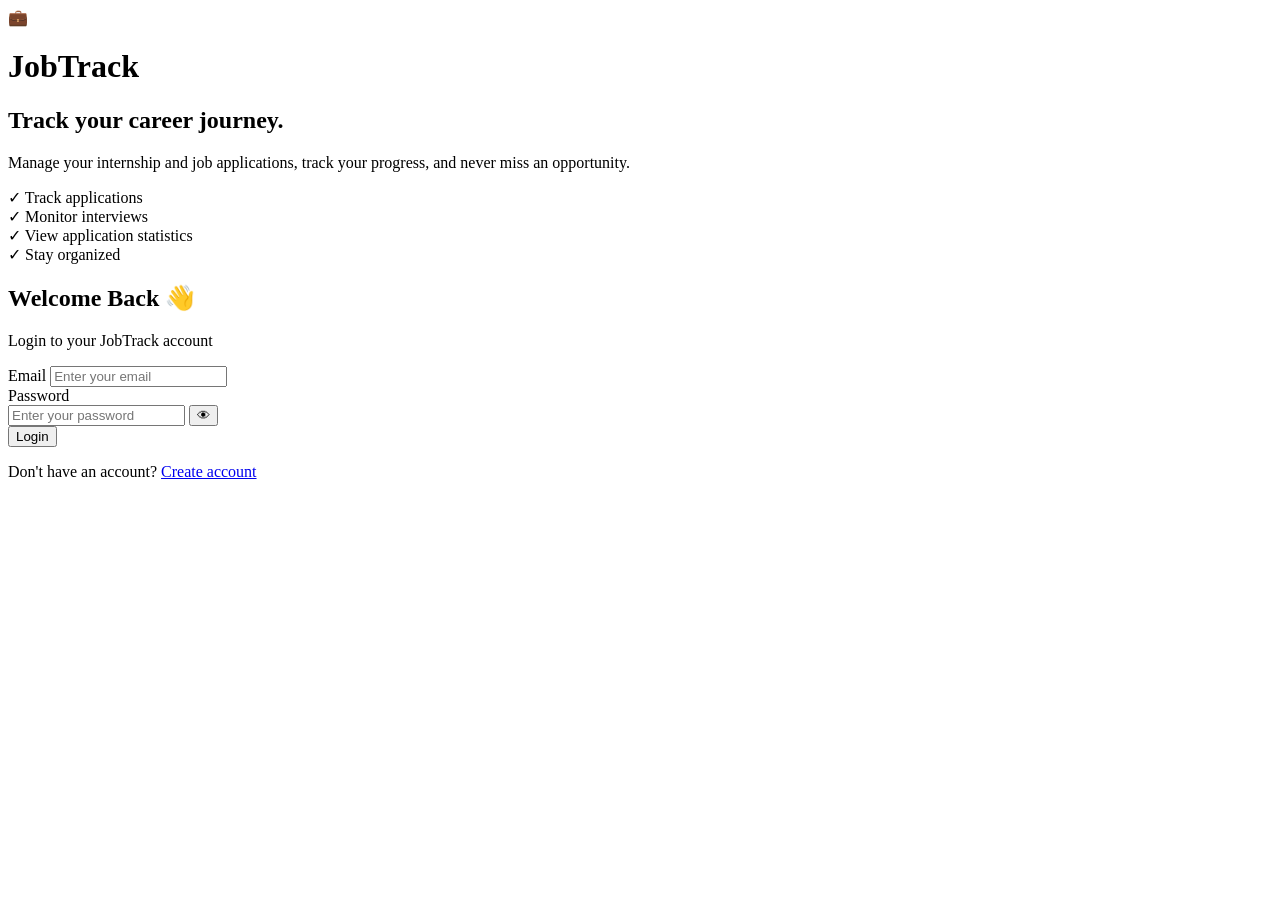
==== index.html @ d00cedd4 "Add files via upload" ====
<!DOCTYPE html>
<html lang="en">
<head>
    <meta charset="UTF-8">
    <meta name="viewport" content="width=device-width, initial-scale=1.0">
    <title>JobTrack - Login</title>
    <link rel="stylesheet" href="css/style.css">
    <link rel="stylesheet" href="css/auth.css">
</head>
<body>

<div class="auth-container">
    <div class="auth-left">
        <div class="brand">
            <div class="brand-icon">💼</div>
            <h1>JobTrack</h1>
        </div>

        <h2>Track your career journey.</h2>

        <p>
            Manage your internship and job applications,
            track your progress, and never miss an opportunity.
        </p>

        <div class="features">
            <div>✓ Track applications</div>
            <div>✓ Monitor interviews</div>
            <div>✓ View application statistics</div>
            <div>✓ Stay organized</div>
        </div>
    </div>

    <div class="auth-card">
        <h2>Welcome Back 👋</h2>
        <p class="auth-subtitle">Login to your JobTrack account</p>

        <form id="loginForm">
            <div class="input-group">
                <label for="loginEmail">Email</label>
                <input
                    type="email"
                    id="loginEmail"
                    placeholder="Enter your email"
                    required
                >
            </div>

            <div class="input-group">
                <label for="loginPassword">Password</label>
                <div class="password-box">
                    <input
                        type="password"
                        id="loginPassword"
                        placeholder="Enter your password"
                        required
                    >
                    <button
                        type="button"
                        onclick="togglePassword('loginPassword')"
                        aria-label="Toggle password visibility"
                    >
                        👁
                    </button>
                </div>
            </div>

            <button class="primary-btn" type="submit">
                Login
            </button>
        </form>

        <p class="switch-text">
            Don't have an account?
            <a href="register.html">Create account</a>
        </p>

        <p id="loginMessage" class="message"></p>
    </div>
</div>

<script src="js/auth.js"></script>

</body>
</html>
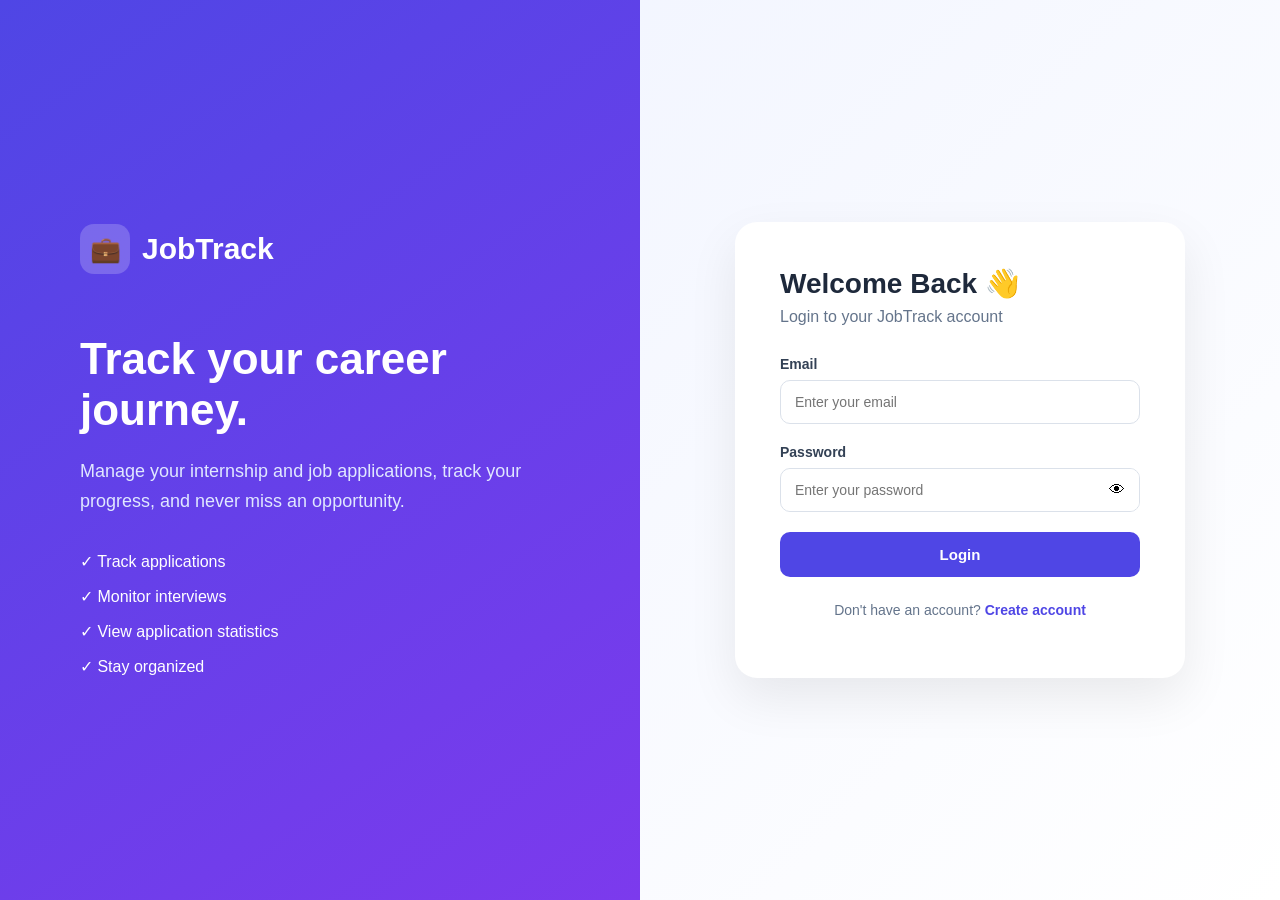
==== commit e7840a50: "Update index.html" ====
--- a/index.html
+++ b/index.html
@@ -4,8 +4,8 @@
     <meta charset="UTF-8">
     <meta name="viewport" content="width=device-width, initial-scale=1.0">
     <title>JobTrack - Login</title>
-    <link rel="stylesheet" href="css/style.css">
-    <link rel="stylesheet" href="css/auth.css">
+    <link rel="stylesheet" href="style.css">
+    <link rel="stylesheet" href="auth.css">
 </head>
 <body>
 
@@ -79,7 +79,7 @@
     </div>
 </div>
 
-<script src="js/auth.js"></script>
+<script src="auth.js"></script>
 
 </body>
 </html>
--- a/style.css
+++ b/style.css
@@ -0,0 +1,26 @@
+* {
+    margin: 0;
+    padding: 0;
+    box-sizing: border-box;
+}
+
+body {
+    font-family: Arial, Helvetica, sans-serif;
+    background: #f5f7fb;
+    color: #1e293b;
+}
+
+button,
+input,
+select,
+textarea {
+    font-family: inherit;
+}
+
+button {
+    cursor: pointer;
+}
+
+a {
+    text-decoration: none;
+}
--- a/auth.css
+++ b/auth.css
@@ -0,0 +1,189 @@
+body {
+    min-height: 100vh;
+}
+
+.auth-container {
+    min-height: 100vh;
+    display: grid;
+    grid-template-columns: 1fr 1fr;
+    background: linear-gradient(135deg, #eef2ff, #ffffff);
+}
+
+/* LEFT SIDE */
+.auth-left {
+    background: linear-gradient(145deg, #4f46e5, #7c3aed);
+    color: white;
+    padding: 80px;
+    display: flex;
+    flex-direction: column;
+    justify-content: center;
+}
+
+.brand {
+    display: flex;
+    align-items: center;
+    gap: 12px;
+    margin-bottom: 60px;
+}
+
+.brand-icon {
+    width: 50px;
+    height: 50px;
+    display: flex;
+    align-items: center;
+    justify-content: center;
+    background: rgba(255, 255, 255, 0.2);
+    border-radius: 14px;
+    font-size: 25px;
+}
+
+.brand h1 {
+    font-size: 30px;
+}
+
+.auth-left h2 {
+    font-size: 44px;
+    line-height: 1.15;
+    max-width: 500px;
+    margin-bottom: 20px;
+}
+
+.auth-left > p {
+    font-size: 18px;
+    line-height: 1.7;
+    max-width: 500px;
+    color: #e0e7ff;
+}
+
+.features {
+    margin-top: 35px;
+    display: flex;
+    flex-direction: column;
+    gap: 16px;
+    font-size: 16px;
+}
+
+/* CARD */
+.auth-card {
+    width: 450px;
+    max-width: 90%;
+    margin: auto;
+    background: white;
+    padding: 45px;
+    border-radius: 22px;
+    box-shadow: 0 20px 50px rgba(0, 0, 0, 0.08);
+}
+
+.auth-card h2 {
+    font-size: 28px;
+    margin-bottom: 8px;
+}
+
+.auth-subtitle {
+    color: #64748b;
+    margin-bottom: 30px;
+}
+
+/* INPUT */
+.input-group {
+    margin-bottom: 20px;
+}
+
+.input-group label {
+    display: block;
+    font-size: 14px;
+    font-weight: 600;
+    margin-bottom: 8px;
+    color: #334155;
+}
+
+.input-group input,
+.input-group select,
+.input-group textarea {
+    width: 100%;
+    padding: 13px 14px;
+    border: 1px solid #dbe1ea;
+    border-radius: 10px;
+    outline: none;
+    font-size: 14px;
+    transition: 0.2s;
+}
+
+.input-group input:focus,
+.input-group select:focus,
+.input-group textarea:focus {
+    border-color: #6366f1;
+    box-shadow: 0 0 0 3px rgba(99, 102, 241, 0.1);
+}
+
+/* PASSWORD */
+.password-box {
+    display: flex;
+    border: 1px solid #dbe1ea;
+    border-radius: 10px;
+    overflow: hidden;
+}
+
+.password-box input {
+    border: none !important;
+    box-shadow: none !important;
+}
+
+.password-box button {
+    border: none;
+    background: white;
+    padding: 0 14px;
+    font-size: 16px;
+}
+
+/* BUTTON */
+.primary-btn {
+    width: 100%;
+    border: none;
+    background: #4f46e5;
+    color: white;
+    padding: 14px;
+    border-radius: 10px;
+    font-size: 15px;
+    font-weight: 600;
+    transition: 0.2s;
+}
+
+.primary-btn:hover {
+    background: #4338ca;
+    transform: translateY(-1px);
+}
+
+/* SWITCH */
+.switch-text {
+    text-align: center;
+    margin-top: 25px;
+    color: #64748b;
+    font-size: 14px;
+}
+
+.switch-text a {
+    color: #4f46e5;
+    font-weight: 600;
+}
+
+.message {
+    text-align: center;
+    margin-top: 15px;
+    font-size: 14px;
+}
+
+/* MOBILE */
+@media (max-width: 850px) {
+    .auth-container {
+        grid-template-columns: 1fr;
+    }
+
+    .auth-left {
+        display: none;
+    }
+
+    .auth-card {
+        margin: 30px auto;
+    }
+}
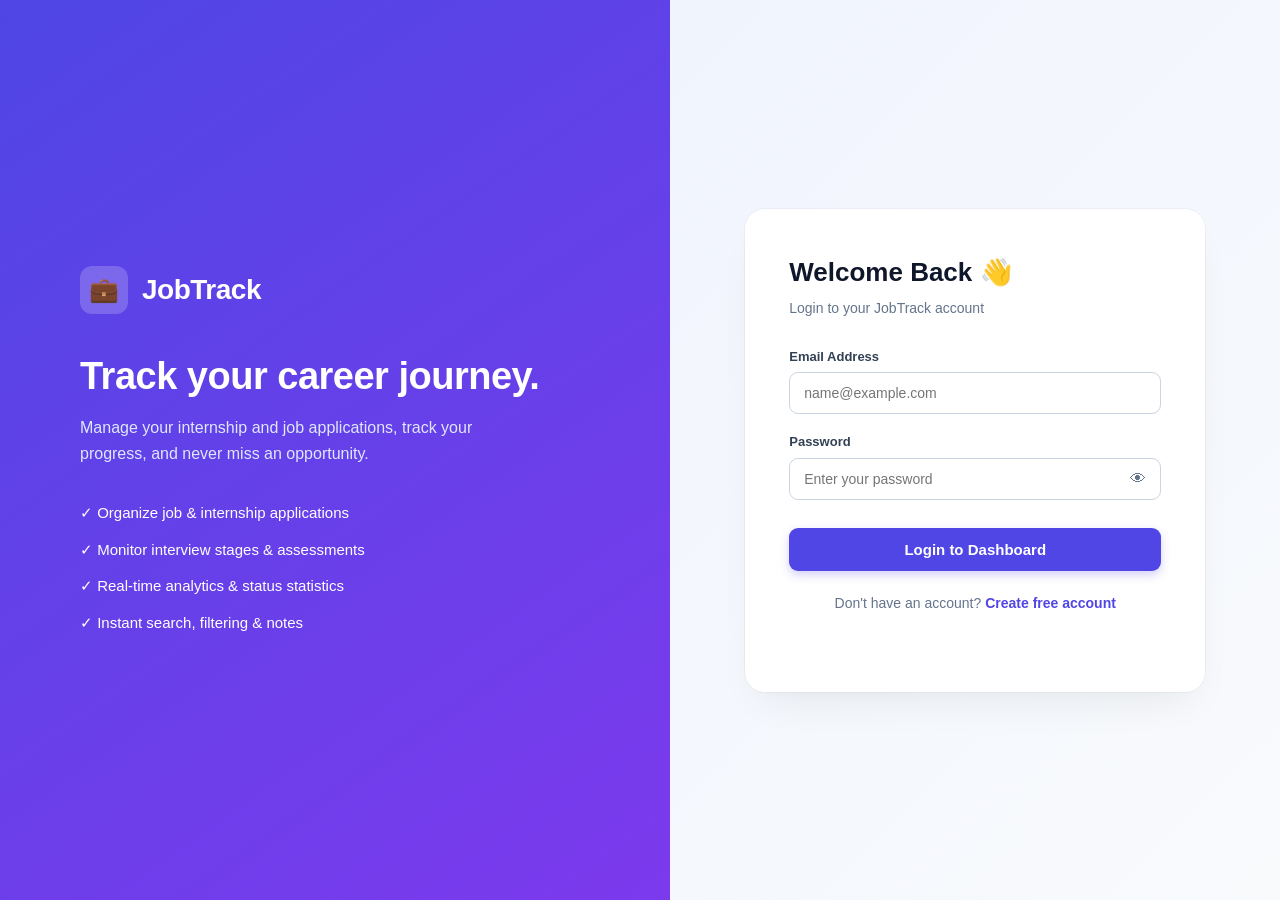
==== commit 318b0f5e: "Add files via upload" ====
--- a/index.html
+++ b/index.html
@@ -4,12 +4,29 @@
     <meta charset="UTF-8">
     <meta name="viewport" content="width=device-width, initial-scale=1.0">
     <title>JobTrack - Login</title>
+    <!-- ROUTE GUARD: If a valid session exists, automatically go to dashboard -->
+    <script>
+        (function() {
+            try {
+                var raw = localStorage.getItem("jobtrack_currentUser");
+                if (raw && raw !== "null" && raw !== "undefined") {
+                    var user = JSON.parse(raw);
+                    if (user && user.id && user.email) {
+                        window.location.replace("dashboard.html");
+                    }
+                }
+            } catch (e) {}
+        })();
+    </script>
     <link rel="stylesheet" href="style.css">
     <link rel="stylesheet" href="auth.css">
 </head>
 <body>
 
+<div id="toastContainer" class="toast-container"></div>
+
 <div class="auth-container">
+    <!-- LEFT HERO PANEL -->
     <div class="auth-left">
         <div class="brand">
             <div class="brand-icon">💼</div>
@@ -24,24 +41,26 @@
         </p>
 
         <div class="features">
-            <div>✓ Track applications</div>
-            <div>✓ Monitor interviews</div>
-            <div>✓ View application statistics</div>
-            <div>✓ Stay organized</div>
+            <div>✓ Organize job & internship applications</div>
+            <div>✓ Monitor interview stages & assessments</div>
+            <div>✓ Real-time analytics & status statistics</div>
+            <div>✓ Instant search, filtering & notes</div>
         </div>
     </div>
 
+    <!-- RIGHT LOGIN FORM CARD -->
     <div class="auth-card">
         <h2>Welcome Back 👋</h2>
         <p class="auth-subtitle">Login to your JobTrack account</p>
 
         <form id="loginForm">
             <div class="input-group">
-                <label for="loginEmail">Email</label>
+                <label for="loginEmail">Email Address</label>
                 <input
                     type="email"
                     id="loginEmail"
-                    placeholder="Enter your email"
+                    placeholder="name@example.com"
+                    autocomplete="email"
                     required
                 >
             </div>
@@ -53,12 +72,14 @@
                         type="password"
                         id="loginPassword"
                         placeholder="Enter your password"
+                        autocomplete="current-password"
                         required
                     >
                     <button
                         type="button"
                         onclick="togglePassword('loginPassword')"
                         aria-label="Toggle password visibility"
+                        title="Show/Hide Password"
                     >
                         👁
                     </button>
@@ -66,13 +87,13 @@
             </div>
 
             <button class="primary-btn" type="submit">
-                Login
+                Login to Dashboard
             </button>
         </form>
 
         <p class="switch-text">
             Don't have an account?
-            <a href="register.html">Create account</a>
+            <a href="register.html">Create free account</a>
         </p>
 
         <p id="loginMessage" class="message"></p>
--- a/style.css
+++ b/style.css
@@ -1,13 +1,31 @@
+/* GLOBAL STYLES & RESET */
 * {
     margin: 0;
     padding: 0;
     box-sizing: border-box;
 }
 
+:root {
+    --primary: #4f46e5;
+    --primary-hover: #4338ca;
+    --primary-light: #eef2ff;
+    --bg-main: #f8fafc;
+    --text-main: #0f172a;
+    --text-muted: #64748b;
+    --border-color: #e2e8f0;
+    --card-bg: #ffffff;
+    --shadow-sm: 0 1px 2px 0 rgba(0, 0, 0, 0.05);
+    --shadow-md: 0 4px 6px -1px rgba(0, 0, 0, 0.1), 0 2px 4px -2px rgba(0, 0, 0, 0.1);
+    --shadow-lg: 0 10px 15px -3px rgba(0, 0, 0, 0.1), 0 4px 6px -4px rgba(0, 0, 0, 0.1);
+    --radius: 12px;
+}
+
 body {
-    font-family: Arial, Helvetica, sans-serif;
-    background: #f5f7fb;
-    color: #1e293b;
+    font-family: -apple-system, BlinkMacSystemFont, "Segoe UI", Roboto, Helvetica, Arial, sans-serif;
+    background: var(--bg-main);
+    color: var(--text-main);
+    line-height: 1.5;
+    -webkit-font-smoothing: antialiased;
 }
 
 button,
@@ -15,12 +33,72 @@
 select,
 textarea {
     font-family: inherit;
+    font-size: 14px;
 }
 
 button {
     cursor: pointer;
+    border: none;
+    outline: none;
+    transition: all 0.2s ease;
 }
 
 a {
     text-decoration: none;
+    color: inherit;
 }
+
+/* TOAST NOTIFICATION CONTAINER */
+.toast-container {
+    position: fixed;
+    top: 24px;
+    right: 24px;
+    z-index: 9999;
+    display: flex;
+    flex-direction: column;
+    gap: 10px;
+    pointer-events: none;
+}
+
+.toast {
+    pointer-events: auto;
+    background: #1e293b;
+    color: #ffffff;
+    padding: 12px 20px;
+    border-radius: 10px;
+    box-shadow: 0 10px 25px rgba(0, 0, 0, 0.15);
+    font-size: 14px;
+    font-weight: 500;
+    display: flex;
+    align-items: center;
+    gap: 10px;
+    transform: translateY(-20px);
+    opacity: 0;
+    animation: toastSlideIn 0.3s forwards, toastFadeOut 0.3s forwards 2.7s;
+}
+
+.toast.success {
+    border-left: 4px solid #10b981;
+}
+
+.toast.error {
+    border-left: 4px solid #ef4444;
+}
+
+.toast.info {
+    border-left: 4px solid #3b82f6;
+}
+
+@keyframes toastSlideIn {
+    to {
+        transform: translateY(0);
+        opacity: 1;
+    }
+}
+
+@keyframes toastFadeOut {
+    to {
+        transform: translateY(-10px);
+        opacity: 0;
+    }
+}
--- a/auth.css
+++ b/auth.css
@@ -1,3 +1,4 @@
+/* AUTHENTICATION PAGES (Login & Register) */
 body {
     min-height: 100vh;
 }
@@ -5,159 +6,201 @@
 .auth-container {
     min-height: 100vh;
     display: grid;
-    grid-template-columns: 1fr 1fr;
-    background: linear-gradient(135deg, #eef2ff, #ffffff);
-}
-
-/* LEFT SIDE */
+    grid-template-columns: 1.1fr 1fr;
+    background: linear-gradient(135deg, #eef2ff 0%, #f8fafc 100%);
+}
+
+/* LEFT HERO PANEL */
 .auth-left {
-    background: linear-gradient(145deg, #4f46e5, #7c3aed);
+    background: linear-gradient(145deg, #4f46e5 0%, #7c3aed 100%);
     color: white;
-    padding: 80px;
+    padding: 60px 80px;
     display: flex;
     flex-direction: column;
     justify-content: center;
+    position: relative;
+    overflow: hidden;
+}
+
+.auth-left::before {
+    content: "";
+    position: absolute;
+    top: -50%;
+    right: -20%;
+    width: 400px;
+    height: 400px;
+    border-radius: 50%;
+    background: radial-gradient(circle, rgba(255,255,255,0.15) 0%, rgba(255,255,255,0) 70%);
 }
 
 .brand {
     display: flex;
     align-items: center;
-    gap: 12px;
-    margin-bottom: 60px;
+    gap: 14px;
+    margin-bottom: 40px;
 }
 
 .brand-icon {
-    width: 50px;
-    height: 50px;
+    width: 48px;
+    height: 48px;
     display: flex;
     align-items: center;
     justify-content: center;
     background: rgba(255, 255, 255, 0.2);
-    border-radius: 14px;
-    font-size: 25px;
+    backdrop-filter: blur(8px);
+    border-radius: 12px;
+    font-size: 24px;
 }
 
 .brand h1 {
-    font-size: 30px;
+    font-size: 28px;
+    font-weight: 700;
+    letter-spacing: -0.5px;
 }
 
 .auth-left h2 {
-    font-size: 44px;
-    line-height: 1.15;
-    max-width: 500px;
-    margin-bottom: 20px;
+    font-size: 38px;
+    font-weight: 800;
+    line-height: 1.2;
+    max-width: 480px;
+    margin-bottom: 16px;
+    letter-spacing: -0.5px;
 }
 
 .auth-left > p {
-    font-size: 18px;
-    line-height: 1.7;
-    max-width: 500px;
+    font-size: 16px;
+    line-height: 1.6;
+    max-width: 460px;
     color: #e0e7ff;
 }
 
 .features {
-    margin-top: 35px;
+    margin-top: 36px;
     display: flex;
     flex-direction: column;
-    gap: 16px;
-    font-size: 16px;
-}
-
-/* CARD */
+    gap: 14px;
+    font-size: 15px;
+}
+
+.features div {
+    display: flex;
+    align-items: center;
+    gap: 10px;
+}
+
+/* RIGHT AUTH FORM CARD */
 .auth-card {
-    width: 450px;
+    width: 460px;
     max-width: 90%;
     margin: auto;
-    background: white;
-    padding: 45px;
-    border-radius: 22px;
-    box-shadow: 0 20px 50px rgba(0, 0, 0, 0.08);
+    background: #ffffff;
+    padding: 44px;
+    border-radius: 20px;
+    box-shadow: 0 20px 40px -15px rgba(0, 0, 0, 0.08), 0 0 1px 1px rgba(0, 0, 0, 0.04);
 }
 
 .auth-card h2 {
-    font-size: 28px;
-    margin-bottom: 8px;
+    font-size: 26px;
+    font-weight: 700;
+    color: #0f172a;
+    margin-bottom: 6px;
 }
 
 .auth-subtitle {
     color: #64748b;
-    margin-bottom: 30px;
-}
-
-/* INPUT */
+    font-size: 14px;
+    margin-bottom: 28px;
+}
+
+/* FORM ELEMENTS */
 .input-group {
-    margin-bottom: 20px;
+    margin-bottom: 18px;
 }
 
 .input-group label {
     display: block;
-    font-size: 14px;
+    font-size: 13px;
     font-weight: 600;
-    margin-bottom: 8px;
+    margin-bottom: 6px;
     color: #334155;
 }
 
-.input-group input,
-.input-group select,
-.input-group textarea {
+.input-group input {
     width: 100%;
-    padding: 13px 14px;
-    border: 1px solid #dbe1ea;
-    border-radius: 10px;
+    padding: 12px 14px;
+    border: 1px solid #cbd5e1;
+    border-radius: 9px;
     outline: none;
     font-size: 14px;
-    transition: 0.2s;
-}
-
-.input-group input:focus,
-.input-group select:focus,
-.input-group textarea:focus {
+    transition: all 0.2s ease;
+    background: #fff;
+}
+
+.input-group input:focus {
     border-color: #6366f1;
-    box-shadow: 0 0 0 3px rgba(99, 102, 241, 0.1);
-}
-
-/* PASSWORD */
+    box-shadow: 0 0 0 3px rgba(99, 102, 241, 0.15);
+}
+
+/* PASSWORD INPUT WITH SHOW/HIDE TOGGLE */
 .password-box {
     display: flex;
-    border: 1px solid #dbe1ea;
-    border-radius: 10px;
+    border: 1px solid #cbd5e1;
+    border-radius: 9px;
+    background: #fff;
     overflow: hidden;
+    transition: all 0.2s ease;
+}
+
+.password-box:focus-within {
+    border-color: #6366f1;
+    box-shadow: 0 0 0 3px rgba(99, 102, 241, 0.15);
 }
 
 .password-box input {
     border: none !important;
     box-shadow: none !important;
+    flex: 1;
 }
 
 .password-box button {
-    border: none;
-    background: white;
+    background: transparent;
     padding: 0 14px;
     font-size: 16px;
-}
-
-/* BUTTON */
+    color: #64748b;
+    cursor: pointer;
+}
+
+.password-box button:hover {
+    color: #1e293b;
+}
+
+/* PRIMARY BUTTON */
 .primary-btn {
     width: 100%;
-    border: none;
     background: #4f46e5;
     color: white;
-    padding: 14px;
-    border-radius: 10px;
+    padding: 13px;
+    border-radius: 9px;
     font-size: 15px;
     font-weight: 600;
-    transition: 0.2s;
+    margin-top: 10px;
+    box-shadow: 0 4px 10px rgba(79, 70, 229, 0.25);
 }
 
 .primary-btn:hover {
     background: #4338ca;
     transform: translateY(-1px);
-}
-
-/* SWITCH */
+    box-shadow: 0 6px 15px rgba(79, 70, 229, 0.35);
+}
+
+.primary-btn:active {
+    transform: translateY(0);
+}
+
+/* FOOTER TEXT & MESSAGES */
 .switch-text {
     text-align: center;
-    margin-top: 25px;
+    margin-top: 22px;
     color: #64748b;
     font-size: 14px;
 }
@@ -167,14 +210,20 @@
     font-weight: 600;
 }
 
+.switch-text a:hover {
+    text-decoration: underline;
+}
+
 .message {
     text-align: center;
-    margin-top: 15px;
-    font-size: 14px;
-}
-
-/* MOBILE */
-@media (max-width: 850px) {
+    margin-top: 14px;
+    font-size: 13px;
+    font-weight: 500;
+    min-height: 20px;
+}
+
+/* RESPONSIVE DESIGN */
+@media (max-width: 900px) {
     .auth-container {
         grid-template-columns: 1fr;
     }
@@ -184,6 +233,7 @@
     }
 
     .auth-card {
-        margin: 30px auto;
+        margin: 40px auto;
+        padding: 32px 24px;
     }
 }
